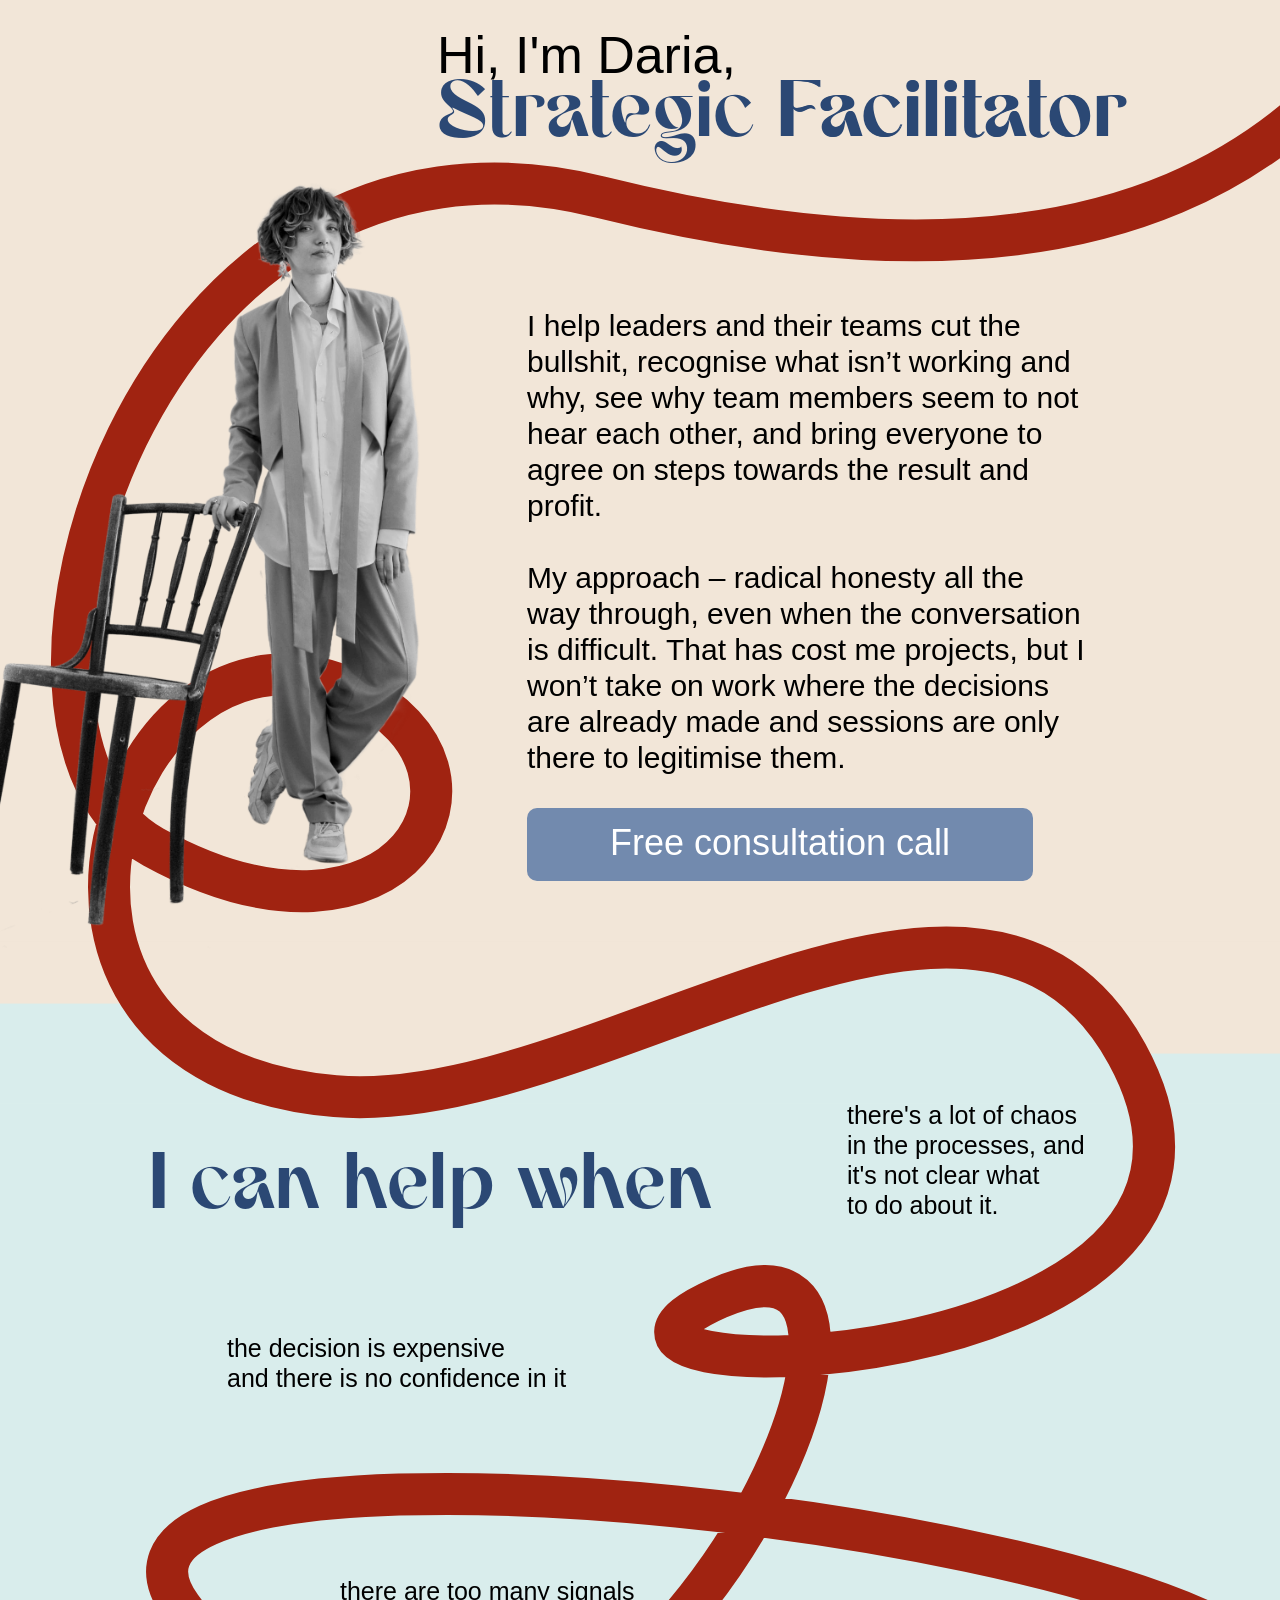
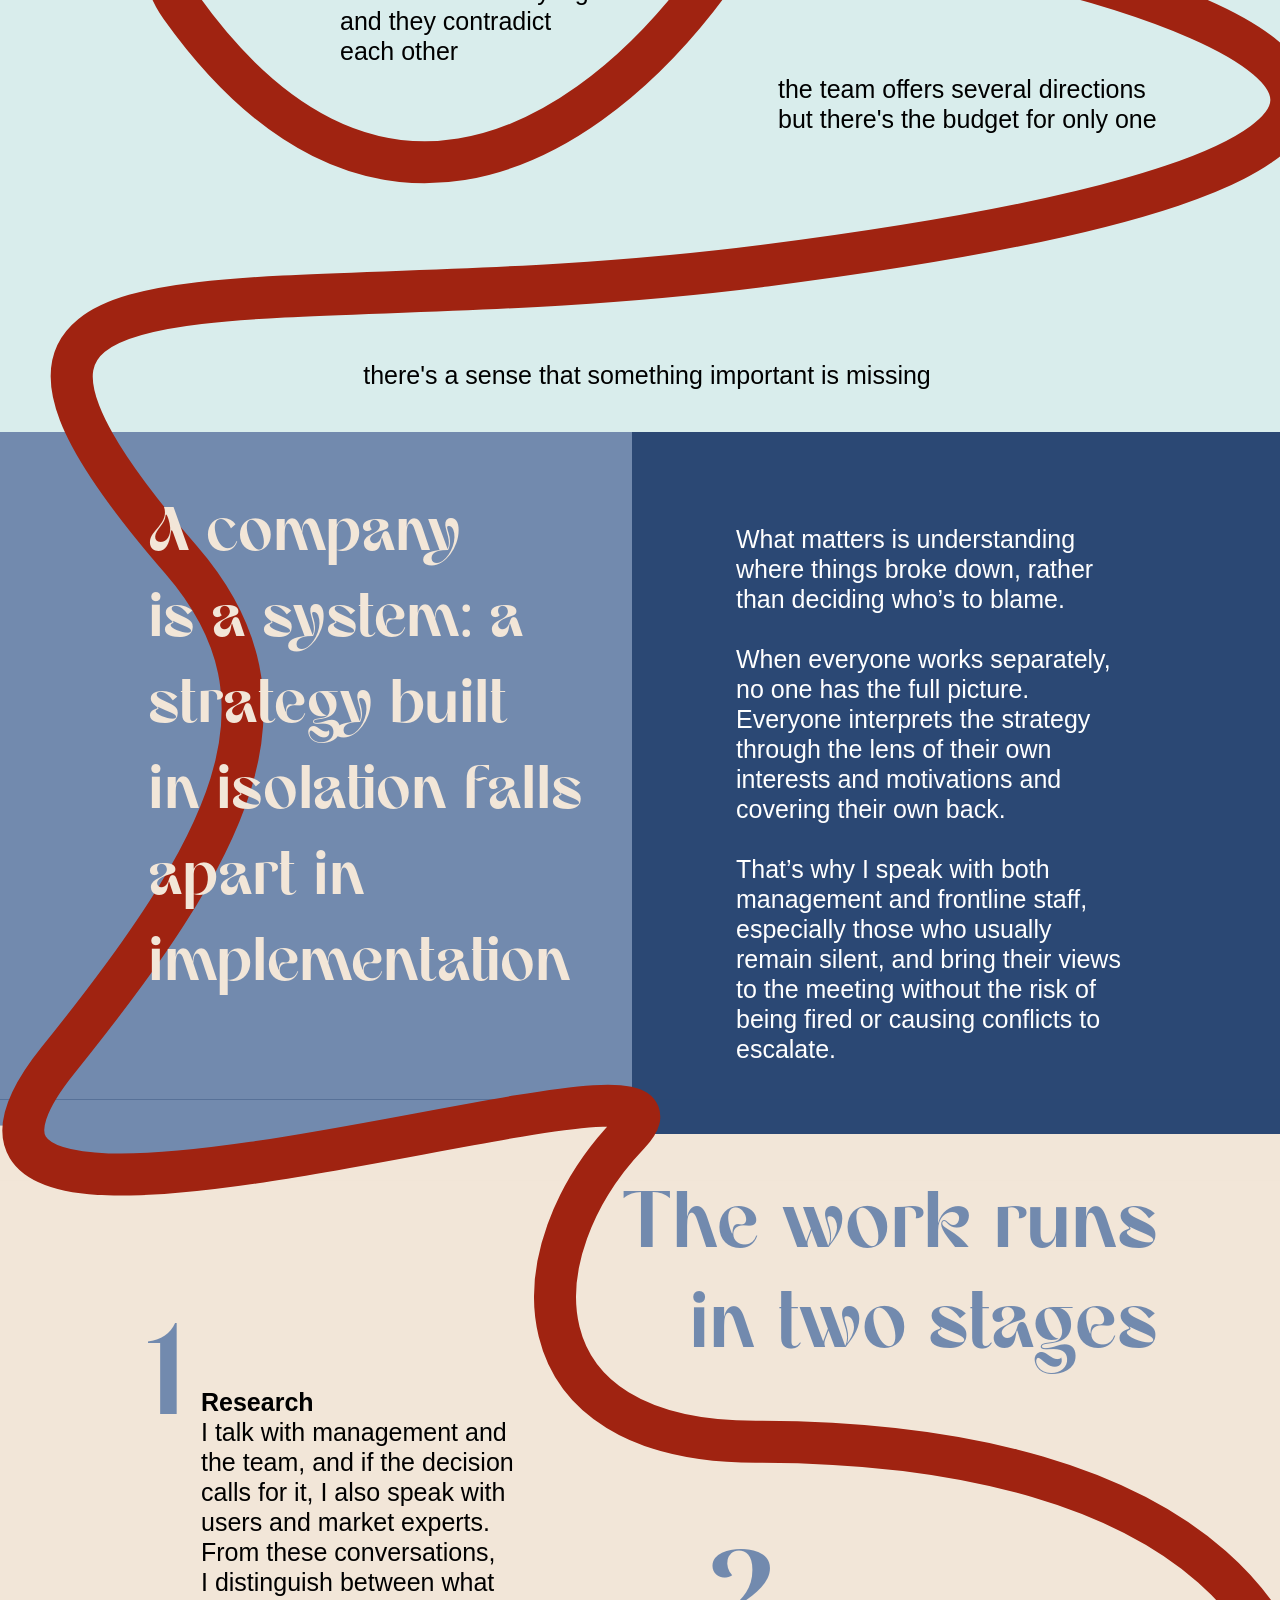
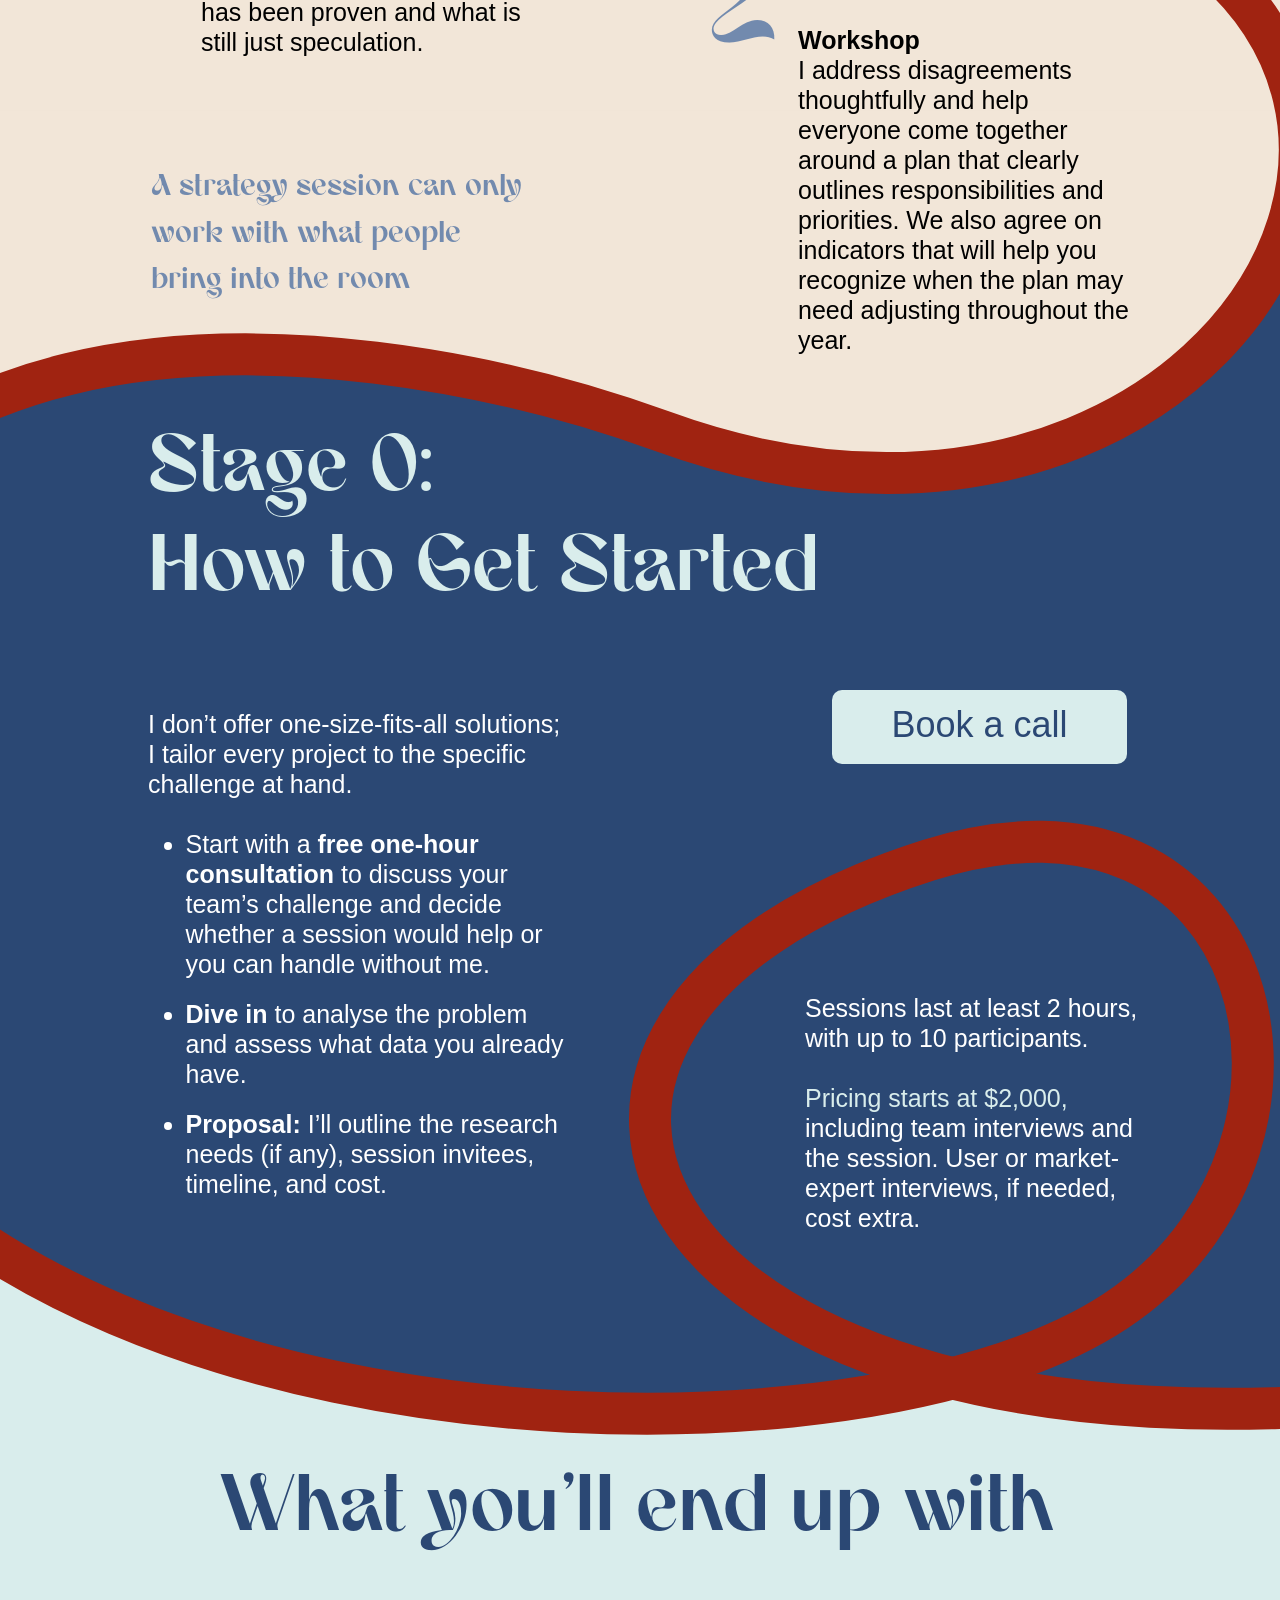
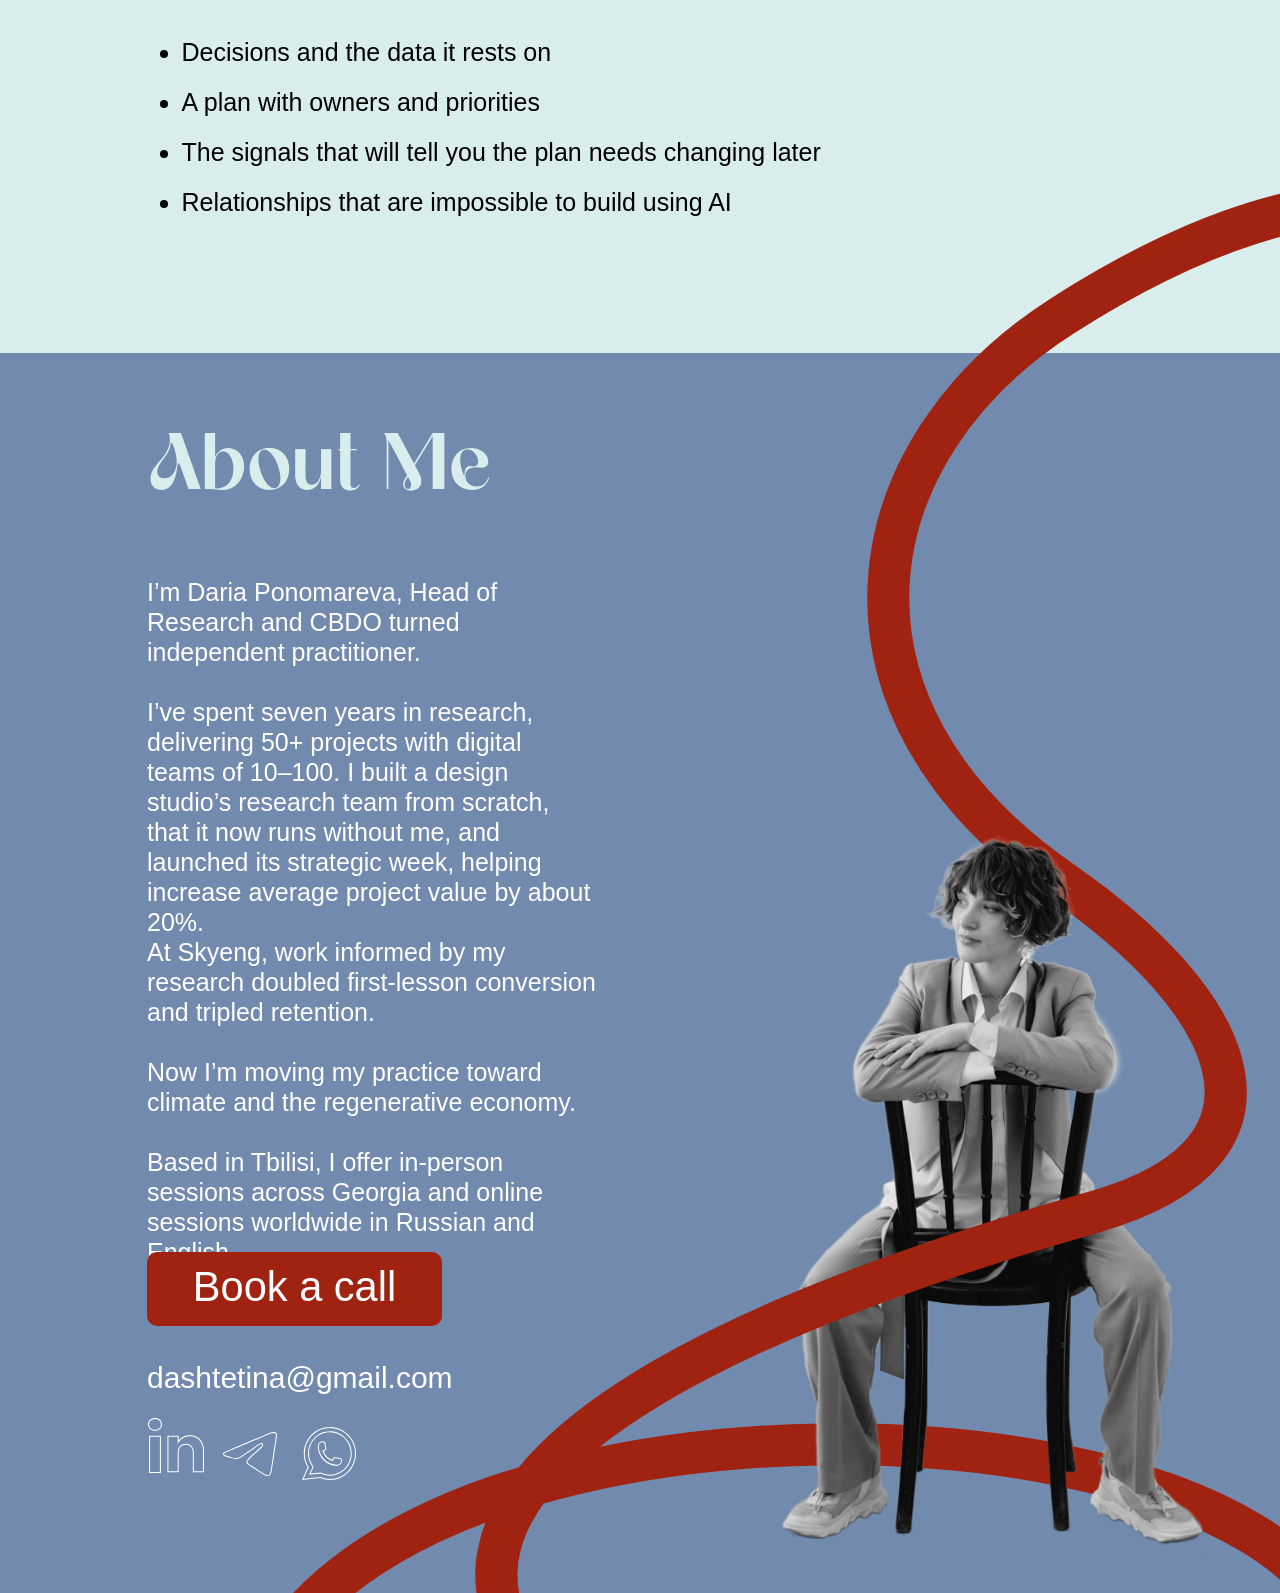
==== index.html @ 3eb50cef "Сайт: английская и русская версии Co-Authored-By: Claude Opus 5.5 <noreply@anthropic.com>" ====
<!doctype html>
<html lang="en">
<head>
  <meta charset="utf-8">
  <meta name="viewport" content="width=device-width, initial-scale=1">

  <title>Strategic Facilitator for Leaders and Teams | Daria Ponomareva</title>
  <meta name="description" content="Online strategy sessions for leaders and their teams worldwide: find what isn’t working and why, and agree on one plan with owners. In English or Russian.">
  <link rel="canonical" href="https://example.com/">
  <link rel="alternate" hreflang="en" href="https://example.com/">
  <link rel="alternate" hreflang="ru" href="https://example.com/ru/">
  <link rel="alternate" hreflang="x-default" href="https://example.com/">
  <meta name="robots" content="index, follow, max-image-preview:large">
  <meta name="author" content="Daria Ponomareva">
  <meta name="theme-color" content="#f2e6d8">

  <!-- Open Graph / social previews -->
  <meta property="og:type" content="website">
  <meta property="og:site_name" content="Daria Ponomareva — Strategic Facilitator">
  <meta property="og:title" content="Daria Ponomareva — Strategic Facilitator for Leaders and Teams">
  <meta property="og:description" content="Research and strategy sessions that bring a team to one plan with owners, priorities and signals for when to change course.">
  <meta property="og:url" content="https://example.com/">
  <meta property="og:image" content="https://example.com/assets/img/og-image.jpg">
  <meta property="og:image:width" content="1200">
  <meta property="og:image:height" content="630">
  <meta property="og:image:alt" content="Daria Ponomareva — Strategic Facilitator">
  <meta property="og:locale" content="en_US">
  <meta property="og:locale:alternate" content="ru_RU">
  <meta name="twitter:card" content="summary_large_image">
  <meta name="twitter:title" content="Daria Ponomareva — Strategic Facilitator for Leaders and Teams">
  <meta name="twitter:description" content="Research and strategy sessions that bring a team to one plan with owners and priorities.">
  <meta name="twitter:image" content="https://example.com/assets/img/og-image.jpg">

  <link rel="icon" href="favicon.svg" type="image/svg+xml">
  <link rel="apple-touch-icon" href="apple-touch-icon.png">

  <link rel="preload" href="assets/fonts/armany-semibold.otf" as="font" type="font/otf" crossorigin>
  <style>html,body{margin:0;background:#f2e6d8}</style>
  <link rel="stylesheet" href="assets/styles.css?v=16">

  <script type="application/ld+json">
  {
    "@context": "https://schema.org",
    "@graph": [
      {
        "@type": "Person",
        "@id": "https://example.com/#daria",
        "name": "Daria Ponomareva",
        "alternateName": "Дарья Пономарёва",
        "jobTitle": "Strategic Facilitator",
        "knowsAbout": ["Strategic facilitation", "Strategy sessions and workshops", "Stakeholder alignment", "Project setup", "Product strategy", "User and market research", "Organizational change", "Climate tech", "Regenerative economy"],
        "description": "Head of Research and CBDO turned independent strategic facilitator. Seven years in research, 50+ projects with digital teams of 10–100.",
        "email": "mailto:dashtetina@gmail.com",
        "url": "https://example.com/",
        "image": "https://example.com/assets/img/daria-standing.webp",
        "knowsLanguage": ["en", "ru"],
        "sameAs": ["https://www.linkedin.com/in/strategic-facilitator/", "https://t.me/dashtetina"]
      },
      {
        "@type": "ProfessionalService",
        "@id": "https://example.com/#service",
        "name": "Daria Ponomareva — Strategic Facilitation",
        "url": "https://example.com/",
        "image": "https://example.com/assets/img/og-image.jpg",
        "email": "dashtetina@gmail.com",
        "telephone": "+995598668856",
        "founder": { "@id": "https://example.com/#daria" },
        "areaServed": "Worldwide",
        "availableLanguage": ["English", "Russian"],
        "priceRange": "From $2,000",
        "potentialAction": { "@type": "ReserveAction", "name": "Book a free consultation call", "target": "https://calendly.com/daria_p/new-meeting" },
        "hasOfferCatalog": {
          "@type": "OfferCatalog",
          "name": "Strategy work",
          "itemListElement": [
            { "@type": "Offer", "price": "0", "priceCurrency": "USD",
              "itemOffered": { "@type": "Service", "name": "Free one-hour consultation" } },
            { "@type": "Offer", "priceCurrency": "USD",
              "priceSpecification": { "@type": "PriceSpecification", "minPrice": 2000, "priceCurrency": "USD" },
              "itemOffered": { "@type": "Service", "name": "Strategy session with team research",
                "description": "Team interviews plus a facilitated strategy session of at least 2 hours for up to 10 participants." } }
          ]
        }
      },
      {
        "@type": "WebSite",
        "@id": "https://example.com/#website",
        "url": "https://example.com/",
        "name": "Daria Ponomareva — Strategic Facilitator",
        "inLanguage": "en",
        "publisher": { "@id": "https://example.com/#daria" }
      }
    ]
  }
  </script>
</head>
<body>
<div class="page">
<main class="canvas">

  <!-- ===== background bands & shapes (decorative) ===== -->
  <div aria-hidden="true">
    <div class="c band br d" style="--bg:var(--navy);--x:632;--y:2032;--w:648;--h:690"></div>
    <div class="c band bl br" style="--bg:var(--navy);--x:0;--y:3669;--w:1280;--h:973;--mx:0;--my:2658;--mw:393;--mh:700"></div>
    <div class="c band bl br" style="--bg:var(--mint);--x:0;--y:901;--w:1280;--h:1131;--mx:0;--my:600;--mw:393;--mh:545"></div>
    <div class="c band bl br" style="--bg:var(--sand);--x:0;--y:2722;--w:1280;--h:947;--mx:0;--my:1792;--mw:393;--mh:875"></div>
    <div class="c band bl br" style="--bg:var(--blue);--x:0;--y:5153;--w:1280;--h:1240;--mx:0;--my:3695;--mw:393;--mh:901"></div>
    <div class="c band bl d" style="--bg:var(--blue);--x:0;--y:2032;--w:632;--h:734"></div>
    <div class="c band m" style="--bg:var(--blue);--mx:0;--my:1145;--mw:393;--mh:308"></div>
    <div class="c band m" style="--bg:var(--navy);--mx:0;--my:1453;--mw:393;--mh:344"></div>
    <div class="c band bl br" style="--bg:var(--mint);--x:0;--y:4600;--w:1280;--h:553;--mx:0;--my:3358;--mw:393;--mh:353"></div>
    <div class="c band bl br" style="--bg:var(--sand);--x:0;--y:0;--w:1280;--h:972;--mx:0;--my:0;--mw:393;--mh:600"></div>
    <div class="c shape static-edge d" style="--x:280;--y:2700.5;--w:361.63;--h:81"><img src="assets/img/d-vector3.svg" alt="" width="362" height="81"></div>
    <div class="c shape static-edge d" style="--x:-51;--y:3485.5;--w:1346;--h:207.5"><img src="assets/img/d-vector2.svg" alt="" width="1346" height="208"></div>
    <div class="c shape static-edge d" style="--x:108;--y:961;--w:677;--h:130"><img src="assets/img/d-vector6.svg" alt="" width="677" height="130"></div>
    <div class="c shape static-edge d" style="--x:-58.5;--y:4422;--w:590;--h:240"><img src="assets/img/d-vector7.svg" alt="" width="590" height="240"></div>
    <div class="c shape static-edge m" style="--mx:-4;--my:503.5;--mw:395.5;--mh:113"><img src="assets/img/m-vector4.svg" alt="" width="396" height="113"></div>
    <div class="c shape static-edge m" style="--mx:21;--my:1773.07;--mw:311.5;--mh:37.43"><img src="assets/img/m-vector3.svg" alt="" width="312" height="37"></div>
    <div class="c shape static-edge m" style="--mx:-2.67;--my:2540.06;--mw:400;--mh:142.5"><img src="assets/img/m-vector5.svg" alt="" width="400" height="143"></div>
    <div class="c shape static-edge m" style="--mx:-4;--my:3315;--mw:101;--mh:51"><img src="assets/img/m-vector6.svg" alt="" width="101" height="51"></div>

    <!-- the red thread -->
    <div class="c thread d" style="--x:-1205.59;--y:-12.27;--w:2935;--h:8406.56;--mx:-370.15;--my:-3.77;--mw:901.14;--mh:2581.08" aria-hidden="true"><svg viewBox="0 0 2935 8406.56" preserveAspectRatio="none" fill="none" focusable="false"><path d="M2605.09 19.27C2524.1 124.3 2355.36 346.15 1805.96 209.35C1344.13 94.35 1155.31 747.25 1359.08 859.33C1606.2 995.25 1726.23 781.22 1559.87 703.11C1323.84 592.29 1161.25 1076.2 1540.75 1108.42C1800.16 1130.44 2183.8 794.99 2332.56 1066.05C2517.62 1403.27 1686.38 1415.43 1923.79 1310.4C2213.67 1182.16 1756.09 2137.27 1386.44 1619.31C1174.83 1322.79 3505.05 1680.65 1970.7 1877.91C1444.65 1945.54 1086.81 1826.28 1386.44 2171.82C1511.96 2316.57 1434.1 2460.87 1263.76 2672.26C1042.32 2947.06 1950.59 2625.27 1834.59 2746.27C1722.52 2863.17 1718.09 3053.98 1961.44 3053.98C2863.15 3053.98 2509.81 3877.45 1867.88 3643.56C1536.19 3522.71 922.95 3470.57 950.31 4066.77C977.67 4662.97 2040.01 4727.49 2332.09 4515.77C2561.09 4349.77 2468.99 3965.91 2133.84 4072.51C1622.09 4235.27 1833.59 4699.27 2625.59 4609.77C2656.2 4606.31 2915.93 5106.85 2903.14 5102.07C2731.28 5029.1 2573.34 4932.66 2267.99 5128.1C2057.59 5262.77 2015.04 5519.39 2267.99 5694.27C2429.99 5806.27 2522.12 5960.63 2298.09 6024.77C920.09 6419.27 2339.92 6824.91 2504.08 6611.76C2860.46 6149.02 1216.41 6097.64 1475.88 6702.23C1735.36 7306.81 2071.18 7403.9 905.74 7382.28C-259.69 7360.65 -36.84 8181.03 308.69 8173.97C654.21 8166.91 901.33 8239.28 950.31 8397.27" stroke="#A02311" stroke-width="42"/></svg></div>
    <div class="c thread m" style="--x:-1635.11;--y:-330.0;--w:3426.82;--h:23082.6;--mx:-502.03;--my:-101.32;--mw:1052.14;--mh:7087.08" aria-hidden="true"><svg viewBox="0 0 1052.14 7087.08" preserveAspectRatio="none" fill="none" focusable="false"><path d="M840 11.4792C947 101.479 886.14 368.468 607 260.479C401.5 180.979 401.9 482.558 482.5 579.979C580.246 698.125 738.5 545.979 619.5 533.681C486.065 519.891 487.274 666.989 704 684.479C846.5 695.979 859.5 627.979 899 724.979C1012.03 1002.54 543.5 807.979 634 807.979C794.5 807.979 715 1302.48 534 1039.98C387.107 826.945 1179.36 1039.49 776.5 1155.98C569 1215.98 423.5 1125.48 552 1561.48C572.878 1632.32 572 1707.98 528 1806.48C424.233 2038.78 738.5 1776.98 835 1894.98C927.641 2008.26 383.758 2314.99 552 2330.98C1126 2385.54 1022 2851.48 743.5 2707.48C579.222 2622.54 351.98 2538.96 362.802 3057.19C373.624 3575.42 811.006 3486.83 862.5 3380.48C908.5 3285.48 808 3156.48 651.5 3223.98C491.335 3293.06 630.5 3542.48 1001 3422.98C1012.79 3419.18 1084.02 3533.98 986.5 3869.48C918.524 3806.06 936.224 3688.69 861 3956.98C809.159 4141.87 866.695 4293.12 980.5 4387.48C1007.91 4410.21 993.825 4445.42 899 4438.48C366 4399.48 832 4807.48 914 4608.98C972.909 4466.38 278.866 4533.46 381.5 5058.98C484.134 5584.5 821.744 6221.52 360.765 6202.72C-100.214 6183.92 -12.0674 6897.02 124.603 6890.88C261.273 6884.75 359.019 6947.65 378.394 7084.98" stroke="#A02311" stroke-width="20"/></svg></div>
  </div>

  <!-- ===== HERO ===== -->
  <header>
    <div class="c photo" style="--x:-116.4;--y:103.8;--w:780.1;--h:847;--mx:-183.5;--my:59.4;--mw:476.8;--mh:517.7">
      <img src="assets/img/daria-standing.webp" alt="Daria Ponomareva, strategic facilitator, standing next to a chair" width="1842" height="2000" fetchpriority="high">
    </div>
    <h1>
      <span class="c t" style="--oy:0;font-family:Helvetica,Arial,sans-serif;--fs:52;--mfs:20;--x:437;--y:24;--mx:128;--my:14;white-space:nowrap">Hi, I'm Daria,</span>
      <span class="c d-title" style="--oy:0;color:var(--navy);--z:2;--mz:5;--x:437;--y:66;--w:809;--mx:128;--my:32;--mw:255"><span class="hero-role">Strategic Facilitator</span></span>
    </h1>
    <span class="c d-title d" aria-hidden="true" style="--oy:0;color:var(--navy);--x:776;--y:66;--w:399">Facilitator</span>
    <div class="c t" style="--fs:30;--x:527;--y:308;--w:558;--mx:192;--my:208;--mw:173;--mz:2">
      <p>I help leaders and their teams cut the bullshit, <span class="d">recognise what isn’t working and why, </span>see why team members seem to not hear each other, and bring everyone to agree on steps towards the result and profit.</p>
      <p>My approach – radical honesty all the way through, even when the conversation is difficult. That has cost me projects, but I won’t take on work where the decisions are already made and sessions are only there to legitimise them.</p>
    </div>
    <a class="c btn" href="https://calendly.com/daria_p/new-meeting" target="_blank" rel="noopener" style="background:var(--blue);color:#fff;--x:527;--y:808;--w:506;--h:73;--mx:192;--my:519;--mw:173;--mh:25;--mz:2">Free consultation call</a>
  </header>

  <!-- ===== I CAN HELP WHEN ===== -->
  <section aria-labelledby="help">
    <h2 id="help" class="c d-title" style="color:var(--navy);--z:2;--x:148;--y:1138;--w:764;--mx:30;--my:597;--mw:346">I can help when</h2>
    <ul class="help-list">
      <li class="c t" style="--z:2;--x:847;--y:1100;--w:296;--mx:235;--my:659;--mw:138">there's a lot of chaos<br>in the processes, and<br>it's not clear what<br>to do about it.</li>
      <li class="c t" style="--z:2;--x:227;--y:1333;--w:357;--mx:33;--my:761;--mw:137">the decision is <br class="m">expensive <br class="d">and there <br class="m">is no confidence in it</li>
      <li class="c t" style="--z:2;--x:340;--y:1576;--w:320;--mx:71;--my:885;--mw:130">there are too many <br class="m">signals <br class="d">and they <br class="m">contradict <br>each other</li>
      <li class="c t" style="--z:2;--x:778;--y:1674;--w:391;--mx:229;--my:938;--mw:140">the team offers <br class="m">several directions <br>but there's the budget for only one</li>
      <li class="c t center-d right-m" style="--z:2;--x:346;--y:1960;--w:602;--mx:121;--my:1097;--mw:242;--mz:5">there's a sense that something <br class="m">important is missing</li>
    </ul>
  </section>

  <!-- ===== SYSTEM ===== -->
  <section aria-labelledby="system">
    <h2 id="system" class="c d-title" style="color:var(--sand);--dfs:62;--lh:86;--mdfs:35;--mlh:42;--x:148;--y:2092;--w:484;--mx:44;--my:1179;--mw:319">A company <br>is a system: a strategy built in&nbsp;isolation falls apart in implementation</h2>
    <div class="c t" style="color:#fff;--z:2;--x:736;--y:2124;--w:394;--mx:99;--my:1475;--mw:262">
      <p>What matters is understanding where things broke down, rather than deciding who’s to blame.</p>
      <p>When everyone works separately, no one has the full picture. Everyone interprets the strategy through the lens of their own interests and motivations and covering their own back.</p>
      <p>That’s why I speak with both management and frontline staff, especially those who usually remain silent, and bring their views to the meeting without the risk of being fired or causing conflicts to escalate.</p>
    </div>
  </section>

  <!-- ===== TWO STAGES ===== -->
  <section aria-labelledby="stages">
    <h2 id="stages" class="c d-title right-d" style="color:var(--blue);--z:2;--x:607;--y:2777;--w:551;--mx:31;--my:1822;--mw:257">The work runs<br> in two stages</h2>
    <ol class="stages">
      <li>
        <span class="c d-title center num" aria-hidden="true" style="color:var(--blue);--z:2;--x:142;--y:2924;--w:47;--mx:256;--my:1984;--mw:53">1</span>
        <div class="c t" style="--z:2;--x:201;--y:2987;--w:327;--mx:188;--my:2070;--mw:178">
          <h3>Research</h3>
          <p>I talk with management and the team, and if the decision calls for it, I also speak with users and market experts. From these conversations, <br>I distinguish between what has been proven and what <br class="m">is still just speculation.</p>
        </div>
      </li>
      <li>
        <span class="c d-title center num" aria-hidden="true" style="color:var(--blue);--z:2;--x:708;--y:3150;--w:47;--mx:99;--my:2232;--mw:53">2</span>
        <div class="c t" style="--z:2;--x:798;--y:3225;--w:335;--mx:34;--my:2321;--mw:178">
          <h3>Workshop</h3>
          <p>I address disagreements thoughtfully and help everyone come together around a plan that clearly outlines responsibilities and priorities. We also agree on indicators that will help you recognize when the plan may need adjusting throughout the year.</p>
        </div>
      </li>
    </ol>
    <p class="c t quote" style="color:var(--blue);--z:2;--fs:30;--x:151;--y:3365;--w:386;--mx:246;--my:2468;--mw:120">A <span class="d">strategy </span>session can <br class="m">only work with what people bring into the room</p>
  </section>

  <!-- ===== STAGE 0 ===== -->
  <section aria-labelledby="start">
    <h2 id="start" class="c d-title" style="color:var(--mint);--x:148;--y:3620;--w:699;--mx:31;--my:2606;--mw:345">Stage 0: <br>How to <br class="m">Get Started</h2>
    <a class="c btn" href="https://calendly.com/daria_p/new-meeting" target="_blank" rel="noopener" style="background:var(--mint);color:var(--navy);--z:2;--mz:5;--x:832;--y:3890;--w:295;--h:74;--mx:147;--my:2781;--mw:117;--mh:31">Book a call</a>
    <div class="c t" style="color:#fff;--x:148;--y:3909;--w:425;--mx:35;--my:2849;--mw:329">
      <p>I don’t offer one-size-fits-all solutions; <br class="d">I tailor every project to the specific challenge at hand.</p>
      <ul class="list">
        <li>Start with a <strong>free one-hour consultation</strong> to discuss your team’s challenge and decide whether a session would help or you can handle without me.</li>
        <li><strong>Dive in</strong> to analyse the problem and assess what data you already have.</li>
        <li><strong>Proposal:</strong> I’ll outline the research needs (if any), session invitees, timeline, and cost.</li>
      </ul>
    </div>
    <div class="c t" style="color:#fff;--x:805;--y:4193;--w:361;--mx:141;--my:3161;--mw:206">
      <p>Sessions last at least 2 hours, with up to 10 participants.</p>
      <p style="color:var(--mint)"><span class="med">Pricing starts at $2,000</span>, <span style="color:#fff">including team interviews and the session. User or market-expert interviews, if needed, cost extra.</span></p>
    </div>
  </section>

  <!-- ===== OUTCOMES ===== -->
  <section aria-labelledby="outcomes">
    <h2 id="outcomes" class="c d-title center" style="color:var(--navy);--lh:116;--mz:2;--x:147;--y:4652;--w:980;--mx:35;--my:3399;--mw:330">What you'll <br class="m">end up with</h2>
    <ul class="c t list tight" style="--mz:2;--x:144;--y:4837;--w:712;--mx:35;--my:3540;--mw:330">
      <li>Decisions and the data it rests on</li>
      <li>A plan with owners and priorities</li>
      <li>The signals that will tell you the plan needs changing later</li>
      <li>Relationships that are impossible to build using AI</li>
    </ul>
  </section>

  <!-- ===== ABOUT ===== -->
  <section aria-labelledby="about">
    <h2 id="about" class="c d-title" style="color:var(--mint);--lh:116;--mz:2;--x:148;--y:5211;--w:885;--mx:33;--my:3735;--mw:241">About Me</h2>
    <div class="c t" style="color:#fff;--mz:2;--x:147;--y:5377;--w:449;--mx:35;--my:3812;--mw:209">
      <p>I’m Daria Ponomareva, Head of Research and CBDO turned independent practitioner.</p>
      <p>I’ve spent seven years in research, delivering 50+ projects with digital teams of 10–100. I built a design studio’s research team from scratch, that it now runs without me, and launched its strategic week, helping increase average project value by about 20%. <br>At Skyeng, work informed by my research doubled first-lesson conversion and tripled retention.</p>
      <p>Now I’m moving my practice toward climate and the regenerative economy.</p>
      <p>Based in Tbilisi, I offer in-person sessions across Georgia and online sessions worldwide in Russian and English.</p>
    </div>
    <div class="c photo" aria-hidden="true" style="--z:2;--x:630;--y:5379;--w:708;--h:1061;--mx:98;--my:3895;--mw:453;--mh:679">
      <img src="assets/img/daria-chair.png" alt="" width="867" height="1300" loading="lazy">
    </div>
    <div class="c photo" style="--x:629;--y:5378;--w:709;--h:1064;--mx:97;--my:3894;--mw:455;--mh:682">
      <img src="assets/img/daria-chair-top.png" alt="Daria sitting on a chair" width="867" height="1300" loading="lazy">
    </div>
  </section>

  <!-- ===== CONTACTS ===== -->
  <footer>
    <a class="c btn" href="https://calendly.com/daria_p/new-meeting" target="_blank" rel="noopener" style="background:var(--red);color:#fff;--bfs:52;--x:147;--y:6052;--w:295;--h:74;--mx:34;--my:4235.0;--mw:117;--mh:31">Book a call</a>
    <a class="c t" href="mailto:dashtetina@gmail.com?subject=Facilitation" style="color:#fff;text-decoration:none;white-space:nowrap;--fs:30;--mfs:16;--mz:2;--x:147;--y:6160;--mx:33;--my:4285">dashtetina@gmail.com</a>
    <nav aria-label="Social links">
      <a class="c icon" href="https://www.linkedin.com/in/strategic-facilitator/" rel="me noopener" target="_blank" style="--x:148;--y:6218;--w:55.77;--h:55.03;--mx:34;--my:4315.22;--mw:22.98;--mh:22.67"><span class="sr-only">LinkedIn</span><img class="d" src="assets/img/d-linkedin.svg" alt="" width="56" height="55"><img class="m" src="assets/img/m-linkedin.svg" alt="" width="23" height="23"></a>
      <a class="c icon" href="https://t.me/dashtetina" rel="me noopener" target="_blank" style="--x:223;--y:6232;--w:54;--h:44;--mx:65;--my:4321.0;--mw:22;--mh:18"><span class="sr-only">Telegram</span><img class="d" src="assets/img/d-telegram.svg" alt="" width="54" height="44"><img class="m" src="assets/img/m-telegram.svg" alt="" width="22" height="18"></a>
      <a class="c icon" href="https://wa.me/995598668856" rel="me noopener" target="_blank" style="--x:301.6;--y:6226.87;--w:54.51;--h:52.74;--mx:97.27;--my:4318.88;--mw:22.45;--mh:21.72"><span class="sr-only">WhatsApp</span><img class="d" src="assets/img/d-whatsapp.svg" alt="" width="55" height="53"><img class="m" src="assets/img/m-whatsapp.svg" alt="" width="22" height="22"></a>
    </nav>
  </footer>

</main>
</div>
<script src="assets/thread.js?v=15" defer></script>
</body>
</html>
---- assets/styles.css ----
/*
  Layout follows the Figma file "Daria's stuff" one-to-one.
  Desktop frame: 1280 × 7256 (always fills the full viewport width).
  Mobile frame:  393 × 4574 (used below 768px, scales with the viewport).
  Every positioned element (.c) takes its Figma coordinates from inline
  custom properties: --x --y --w --h for desktop, --mx --my --mw --mh for mobile.
  One design pixel = var(--u).
*/

@font-face {
  font-family: "Armany";
  src: url("fonts/armany-semibold.otf") format("opentype");
  font-weight: 600;
  font-style: normal;
  font-display: swap;
}

:root {
  --sand: #f2e6d8;
  --mint: #d9edec;
  --navy: #2b4874;
  --blue: #728aae;
  --red: #a02311;
  --coral: #e0674a;
  --green: #205b47;
  --purple: #492e75;
  --sans: "Helvetica Neue", Helvetica, Arial, sans-serif;
  --display: "Armany", Georgia, serif;
  color-scheme: light;
}

*,
*::before,
*::after { box-sizing: border-box; }

html {
  -webkit-text-size-adjust: 100%;
  text-size-adjust: 100%;
  overflow-x: clip;
  background: var(--sand);
}

body {
  margin: 0;
  overflow-x: clip;
  background: var(--sand);
  color: #000;
  font-family: var(--sans);
  font-weight: 300;
  -webkit-font-smoothing: antialiased;
}

h1, h2, h3, p, ul, ol { margin: 0; padding: 0; font: inherit; }
a { color: inherit; }
img { display: block; }

.page { container-type: inline-size; width: 100%; }

.canvas {
  /* desktop: the 1280 frame scales with the window but never above --u-max
     (1px = Figma 1:1); content stays centred, backgrounds and ribbon bleed to the edges */
  --u-max: 1px;
  --u: min(calc(100cqw / 1280), var(--u-max));
  --ox: calc((100cqw - 1280 * var(--u)) / 2);
  --fs-body: 25;
  --fs-display: 80;
  --lh-display: 100;
  position: relative;
  display: flow-root;
  width: 100%;
  height: calc((6393 + var(--oy, 0)) * var(--u));
  overflow: hidden; /* the thread and photos never widen the page or trigger mobile zoom-out */
}

/* ---------- positioned element ---------- */
.c {
  position: absolute;
  left: calc(var(--ox, 0px) + var(--x, 0) * var(--u));
  top: calc((var(--oy, 0) + var(--y, 0)) * var(--u));
  width: calc(var(--w) * var(--u));
  height: calc(var(--h) * var(--u));
  z-index: var(--z, 5);
}
.m { display: none !important; }

/* stacking: bands 0, shapes 1, text under the thread 2, thread 4, everything else 5 */
.c.band { z-index: 0; }
.c.shape { z-index: 1; }
.c.thread { z-index: 4; pointer-events: none; }

.band { background: var(--bg); }

.shape img, .thread img, .photo img, .icon img { width: 100%; height: 100%; }
.photo img { object-fit: cover; }

/* ---------- typography ---------- */
.t {
  font-size: calc(var(--fs, var(--fs-body)) * var(--u));
  line-height: 1.2;
}
.t p + p, .t p + ul { margin-top: 1.2em; }
.t strong, .t h3 { font-weight: 700; }
.t .med { font-weight: 500; }

.d-title {
  font-family: var(--display);
  font-weight: 600;
  font-size: calc(var(--dfs, var(--fs-display)) * var(--u));
  line-height: calc(var(--lh, var(--lh-display)) * var(--u));
}
.d-title.lh-n { line-height: 1.55; }

.list { list-style: disc; }
.list li { margin-left: 1.5em; }
.list li + li { margin-top: calc(20 * var(--u)); }

.right { text-align: right; }
.center { text-align: center; }

/* ---------- buttons ---------- */
.btn {
  display: flex;
  align-items: center;
  justify-content: center;
  border-radius: calc(10 * var(--u));
  font-family: var(--sans);
  font-weight: 500;
  font-size: calc(var(--bfs, 45) * 0.8 * var(--u));
  line-height: 1;
  padding-bottom: calc(4 * var(--u));
  text-decoration: none;
  white-space: nowrap;
  transition: filter .2s ease, transform .2s ease;
}
.btn:hover { filter: brightness(1.08); transform: translateY(-1px); }
.btn:focus-visible, .icon:focus-visible { outline: 3px solid var(--red); outline-offset: 3px; }

.icon { display: block; transition: opacity .2s ease; }
.icon:hover { opacity: .75; }

.sr-only {
  position: absolute; width: 1px; height: 1px; padding: 0; margin: -1px;
  overflow: hidden; clip: rect(0 0 0 0); white-space: nowrap; border: 0;
}

br.m { display: none; }

.help-list, .stages { list-style: none; }
.right-d { text-align: right; }
.center-d { text-align: center; }
.photo.crop { overflow: hidden; }
.photo.crop img { position: absolute; left: -10.86%; top: -13.1%; width: 110.86%; height: 110.81%; max-width: none; }
.num { font-size: calc(128 * var(--u)); line-height: calc(116 * var(--u)); }
.quote { font-family: var(--display); font-weight: 600; line-height: 1.55; }

/* full-width bands stretch past the centred frame to the window edges */
@media (min-width: 768px) {
  .c.band.bl { left: 0; width: calc(var(--ox) + (var(--x) + var(--w)) * var(--u)); }
  .c.band.br { right: 0; width: auto; }
  .c.band.bl.br { left: 0; right: 0; width: auto; }
}

/* ================= MOBILE (393 frame) ================= */
@media (max-width: 767px) {
  .canvas {
    --u: calc(100cqw / 393);
    --ox: 0px;
    --fs-body: 14;
    --fs-display: 48;
    --lh-display: 48;
    width: 100%;
    height: calc((var(--mch, 4574) + var(--moy, 0)) * var(--u));
  }
  .c {
    left: calc(var(--mx, 0) * var(--u));
    top: calc((var(--moy, 0) + var(--my, 0)) * var(--u));
    width: calc(var(--mw) * var(--u));
    height: calc(var(--mh) * var(--u));
    z-index: var(--mz, var(--z, 5));
  }
  .t { font-size: calc(var(--mfs, var(--fs-body)) * var(--u)); }
  .d { display: none !important; }
  .m { display: block !important; }
  .btn.m { display: flex !important; }
  br.d { display: none; }
  br.m { display: inline; }
  .list li { margin-left: 1.5em; }
  .list.tight li + li { margin-top: calc(10 * var(--u)); }
  .btn { font-size: calc(var(--mbfs, 15) * 0.8 * var(--u)); border-radius: calc(5 * var(--u)); padding-bottom: 0; }

  .right-d, .center-d { text-align: left; }
  .photo.crop img { position: static; width: 100%; height: 100%; }
  .right-m { text-align: right; }
  .center-m { text-align: center; }
  .num { font-size: calc(55 * var(--u)); }
  .quote { line-height: 1.2; }
  /* mobile mock-up palette */
  .hero-role { color: var(--purple); }
  .d-title { font-size: calc(var(--mdfs, var(--fs-display)) * var(--u)); line-height: calc(var(--mlh, 48) * var(--u)); }
  .d-title.num { font-size: calc(55 * var(--u)); line-height: calc(116 * var(--u)); }
}

@media (prefers-reduced-motion: reduce) {
  .btn, .icon { transition: none; }
}

/* ---------- thread: inline SVG, animated by assets/thread.js ---------- */
.thread svg { display: block; width: 100%; height: 100%; overflow: visible; }
.thread path { stroke-linecap: butt; }
/* with JS the two static threads are replaced by one morphing thread */
.js-thread .c.thread { display: none !important; }
.thread-morph { position: absolute; inset: 0; z-index: 4; pointer-events: none; }
.thread-morph svg { display: block; width: 100%; height: 100%; overflow: visible; }
/* section edges drawn by assets/thread.js along the ribbon; Figma shapes are the no-JS fallback */
.js-thread .static-edge { display: none !important; }
.edge-morph { position: absolute; inset: 0; z-index: 1; pointer-events: none; }
.edge-morph svg { display: block; width: 100%; height: 100%; }

/* ---------- Russian page: Armany has no Cyrillic, headings use EB Garamond ExtraBold Italic ---------- */
html[lang="ru"] .d-title,
html[lang="ru"] .quote { font-family: "EB Garamond", Georgia, serif; font-style: italic; font-weight: 800; }
html[lang="ru"] .d-title.num { font-family: var(--display); font-style: normal; font-weight: 600; }


/* RU: hero is taller (title sits above the ribbon), so the scale is also
   capped by window height — the first-screen button always fits */
html[lang="ru"] .canvas { --u-max: min(1px, calc(100vh / 960)); }
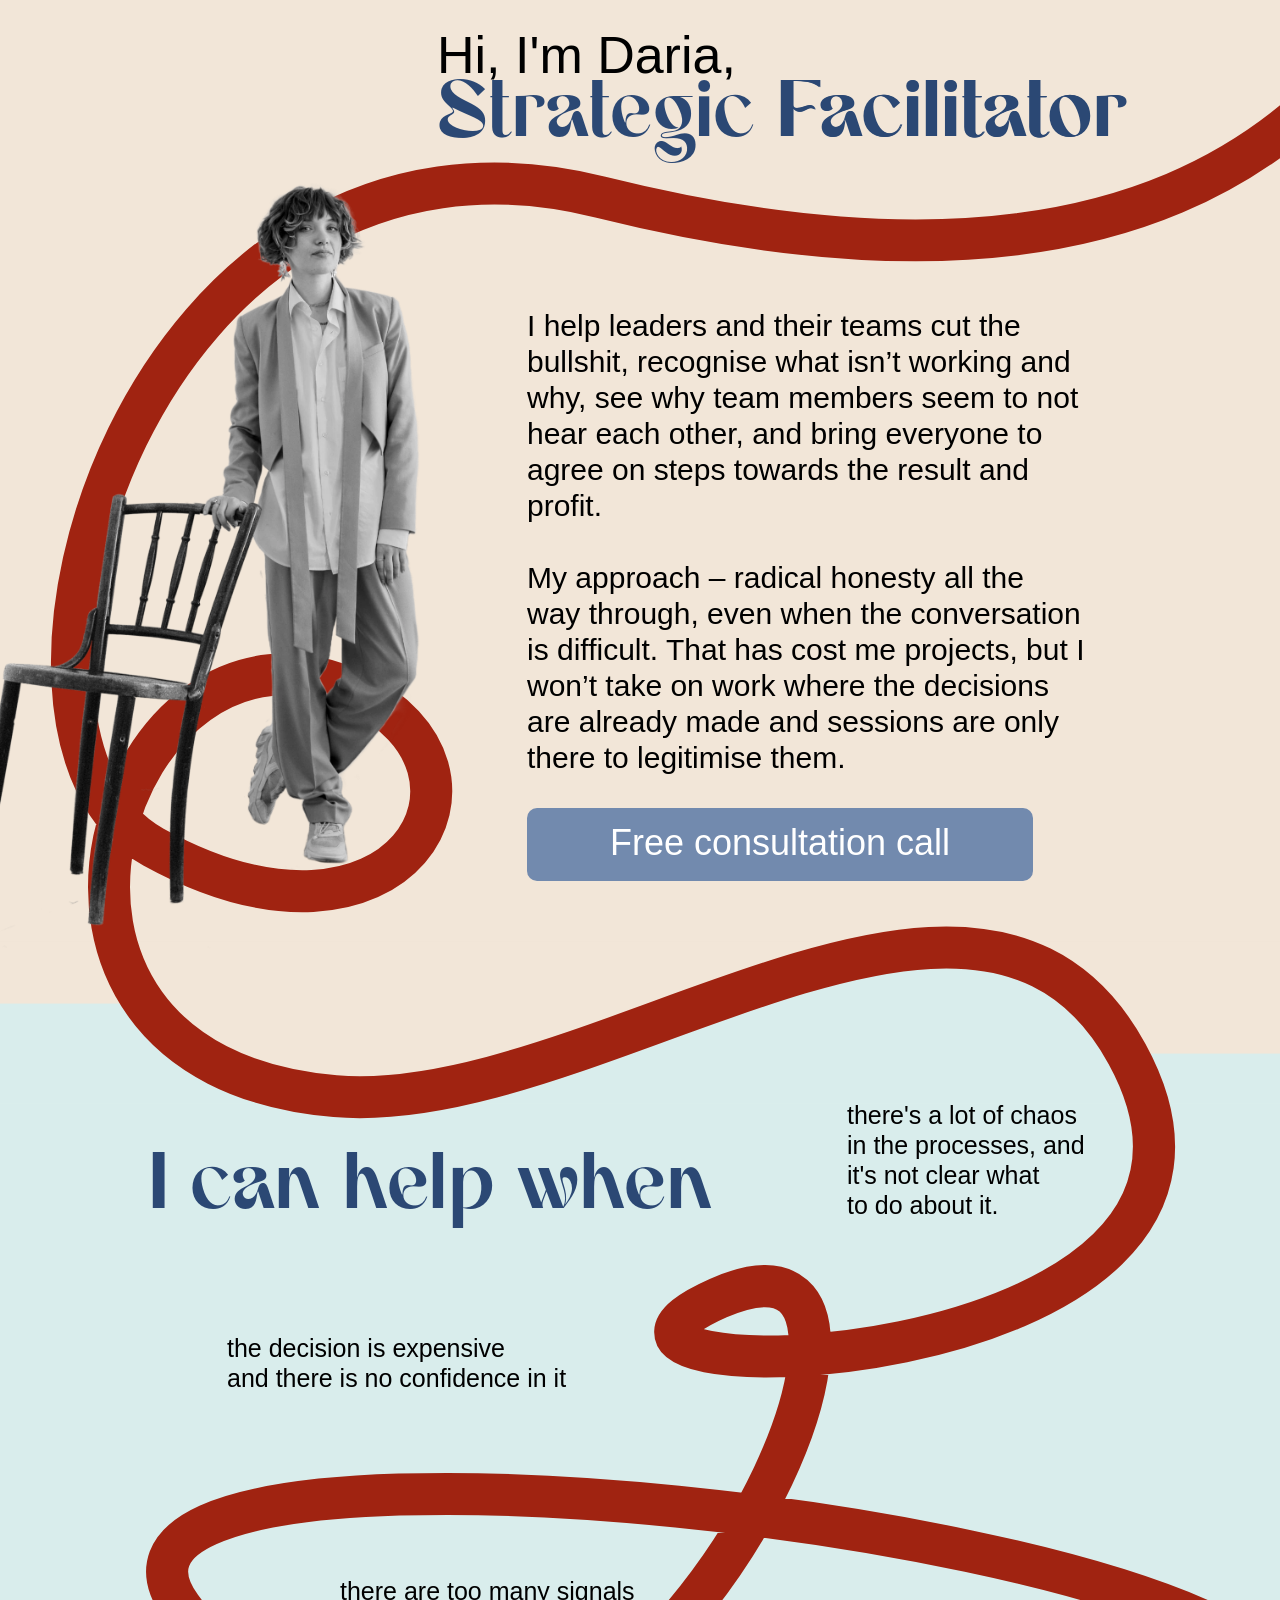
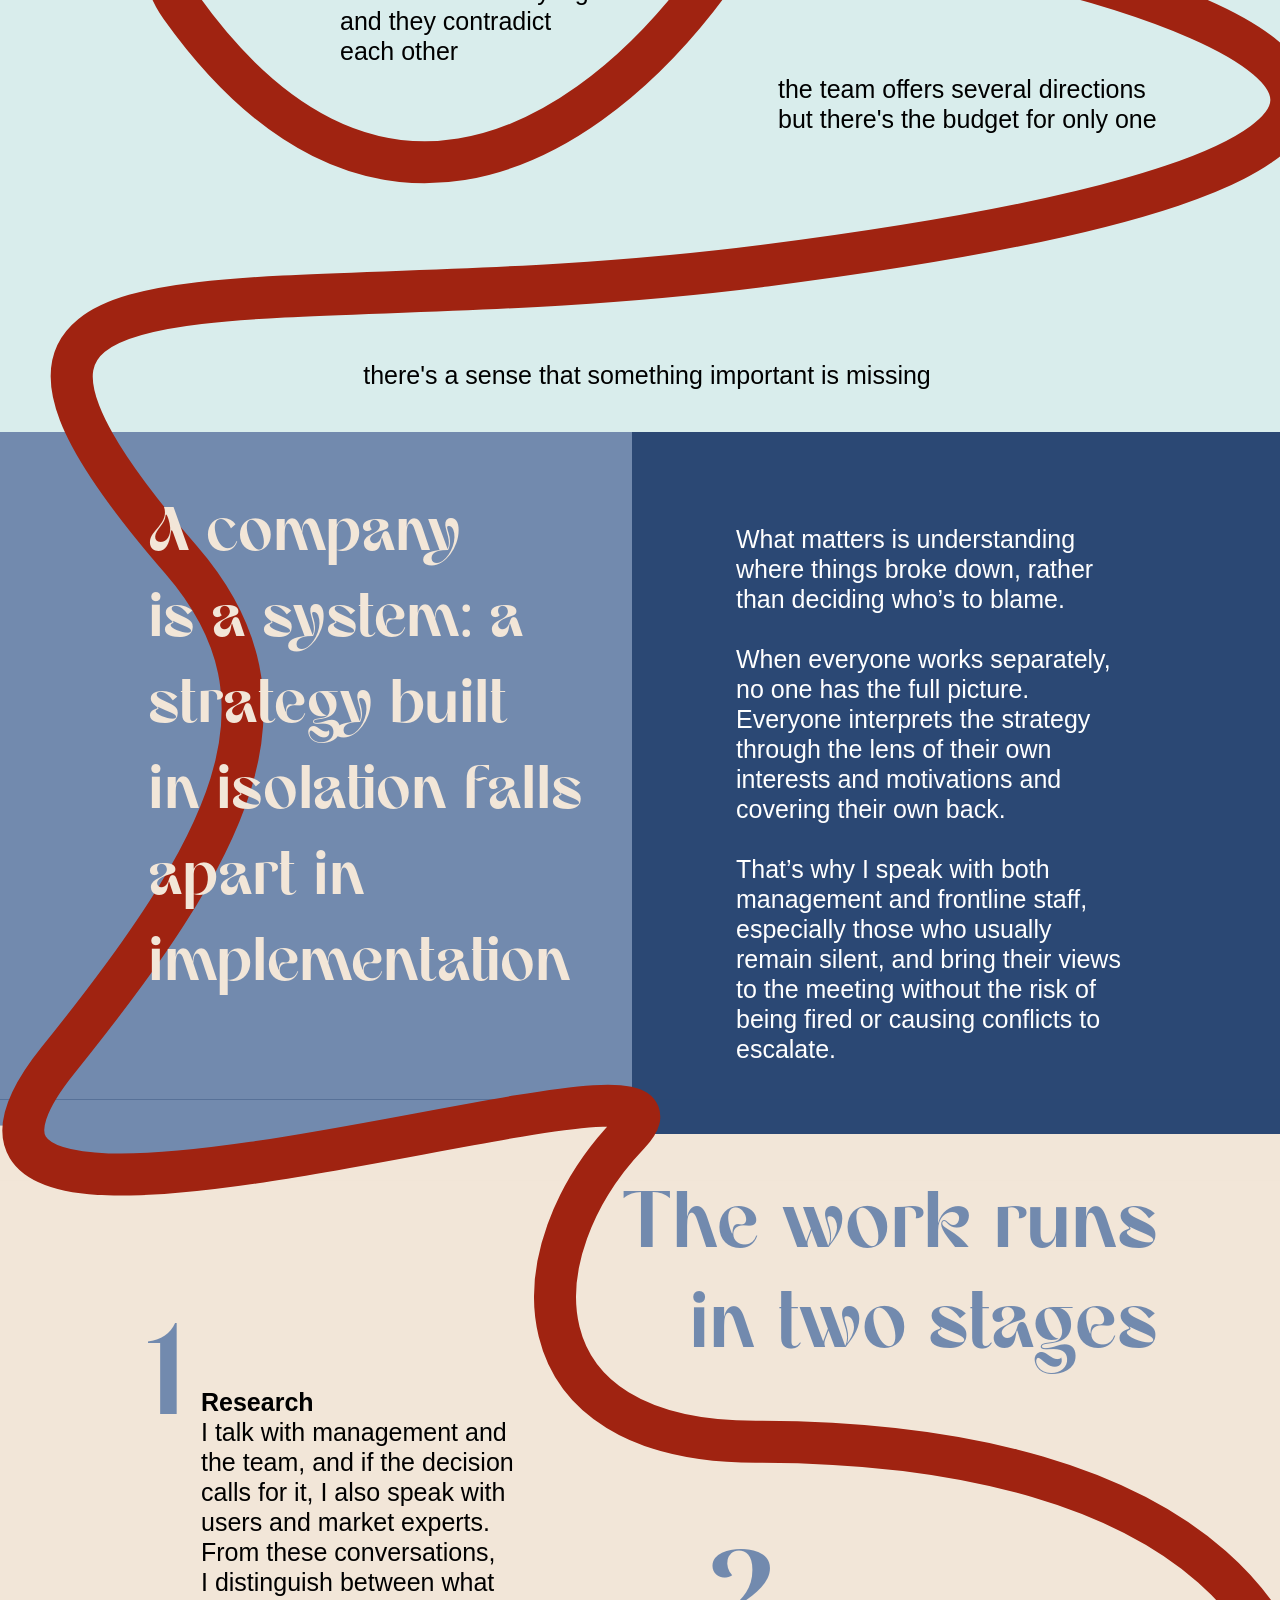
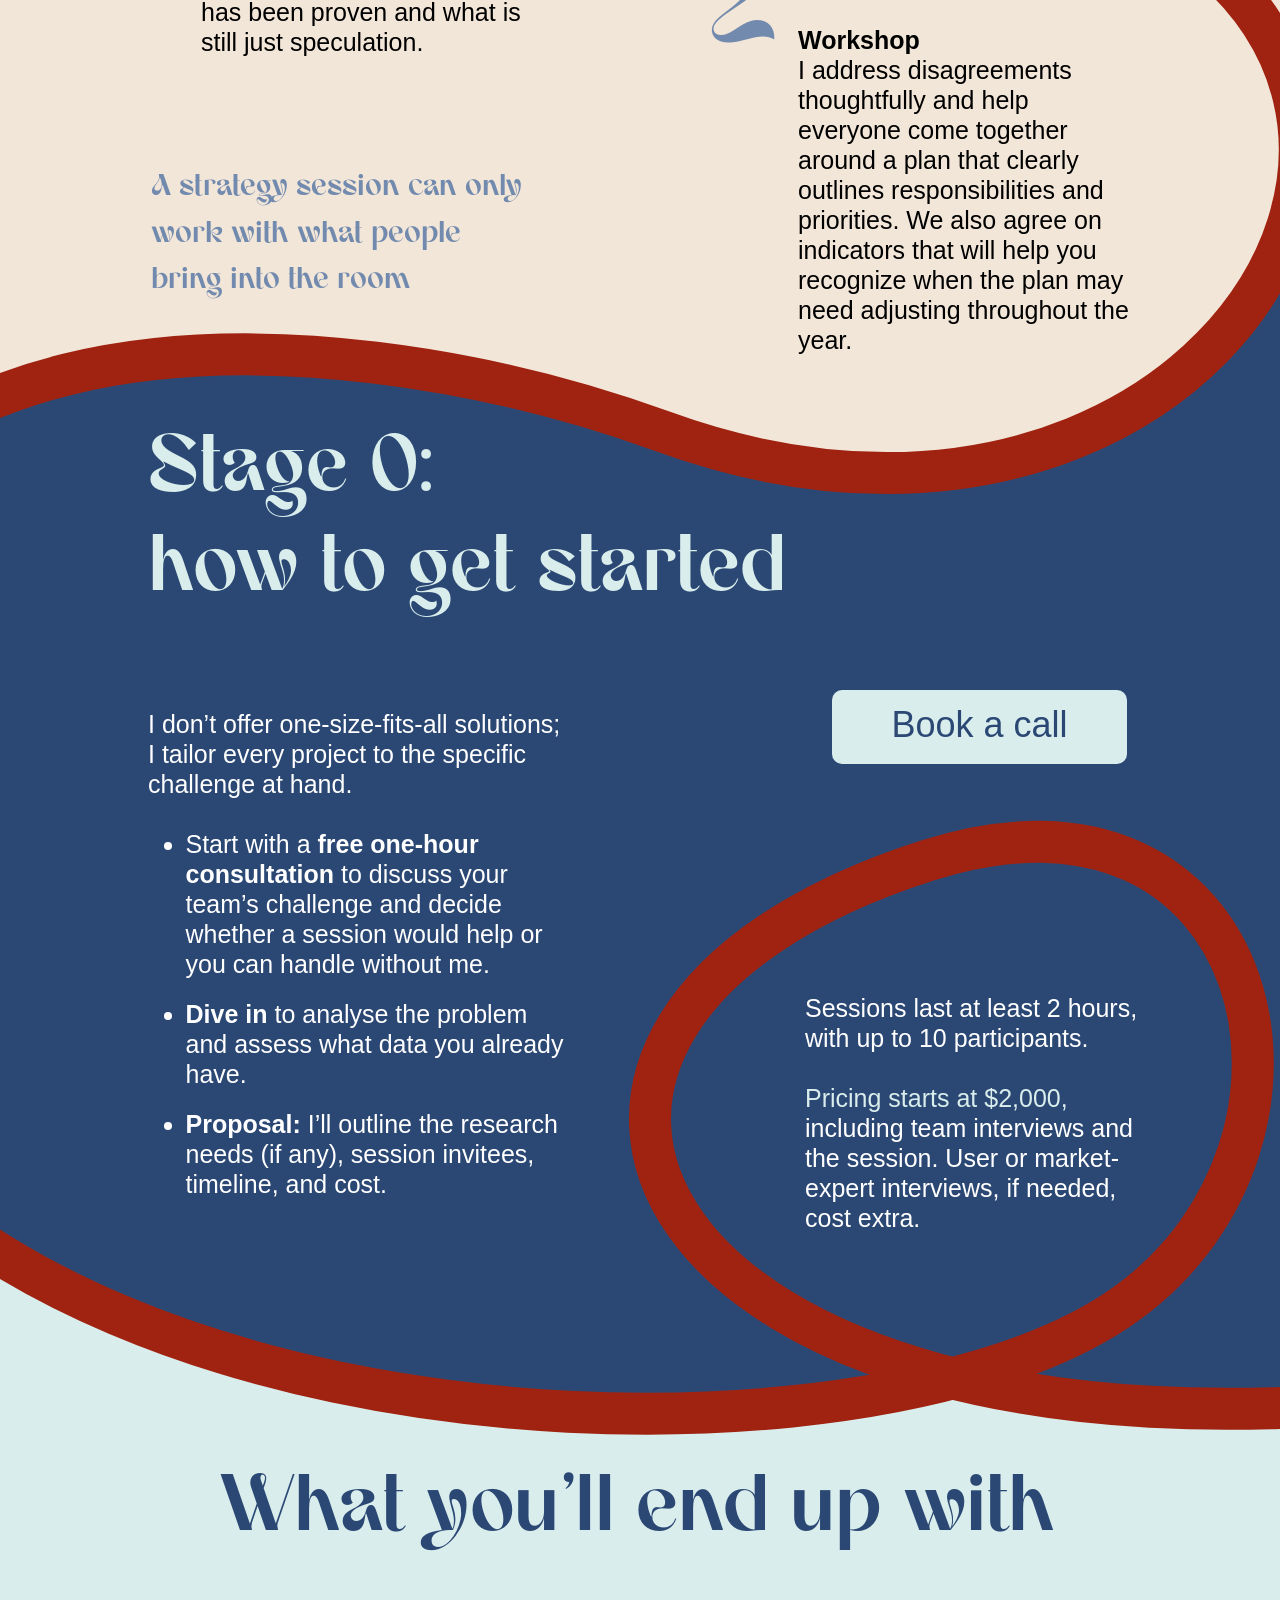
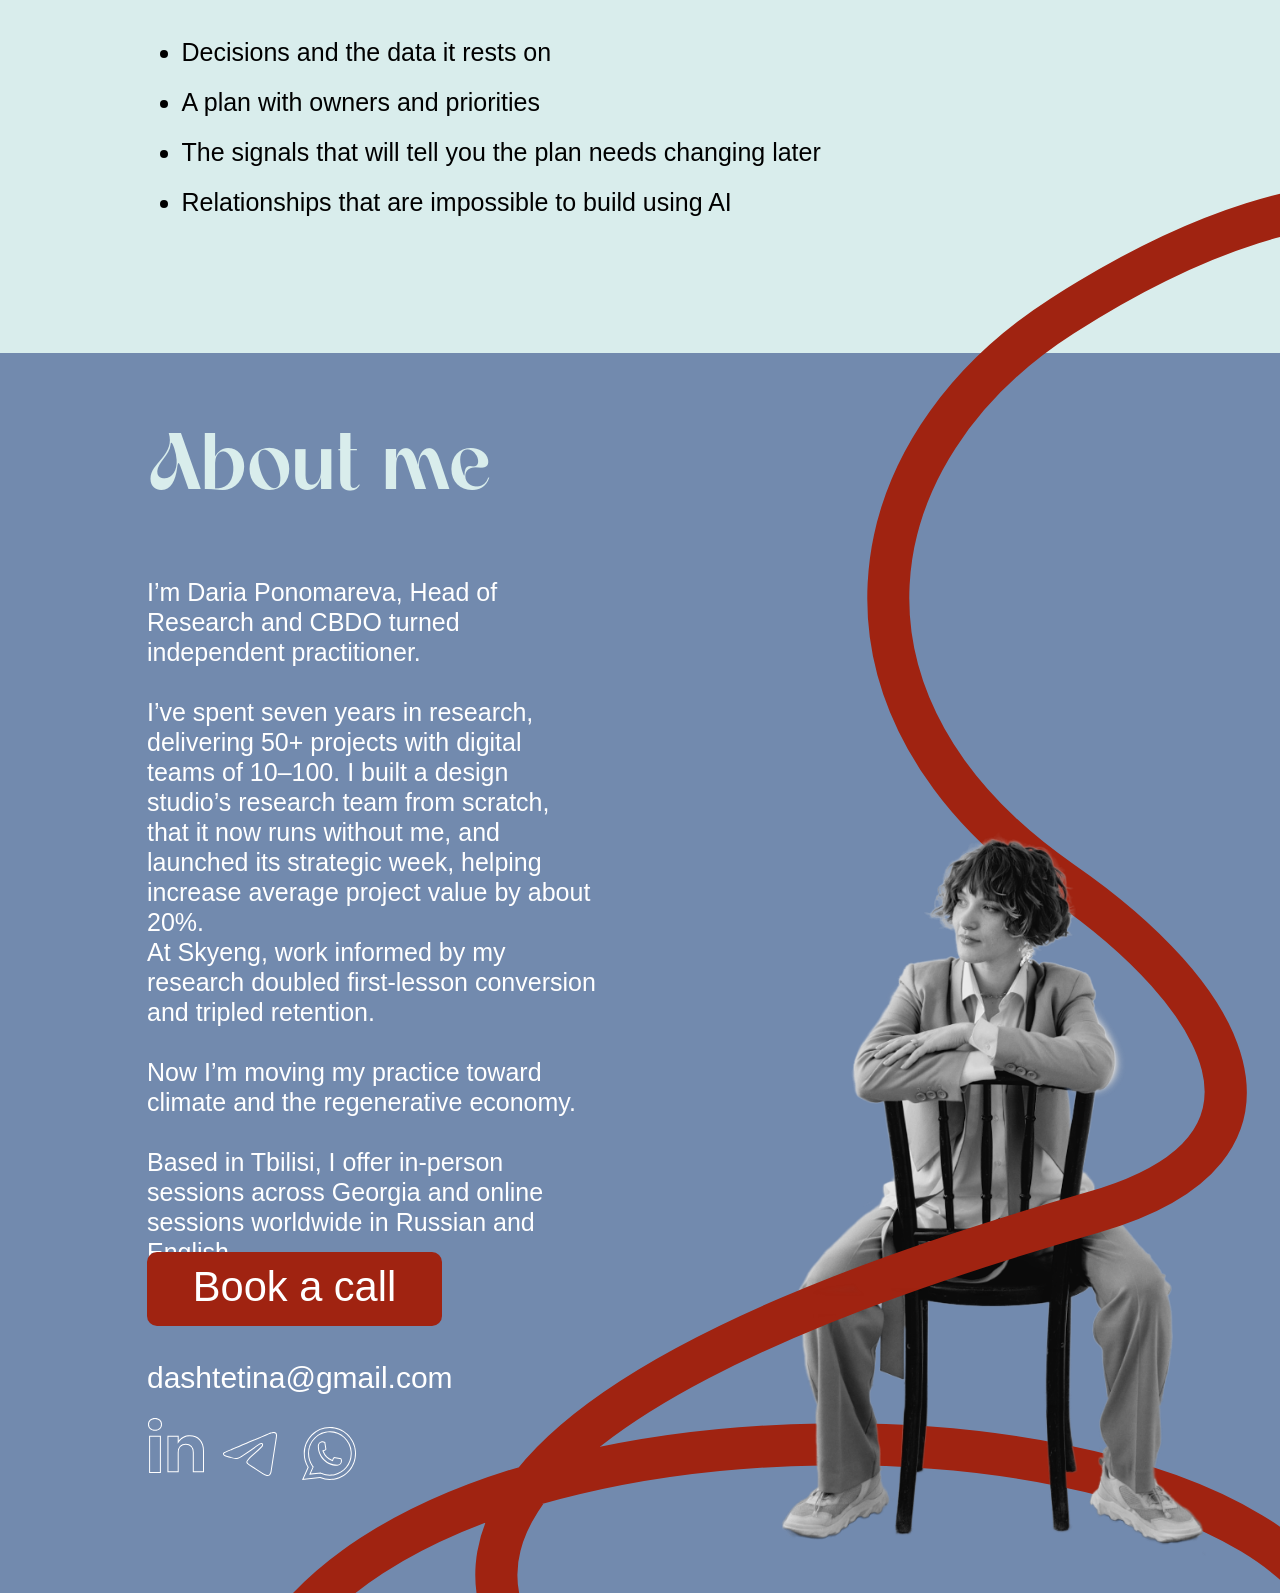
==== commit ee5491d0: "Заголовки: заглавная только первая буква Co-Authored-By: Claude Opus 5.5 <noreply@anthropic.com>" ====
--- a/index.html
+++ b/index.html
@@ -6,10 +6,10 @@
 
   <title>Strategic Facilitator for Leaders and Teams | Daria Ponomareva</title>
   <meta name="description" content="Online strategy sessions for leaders and their teams worldwide: find what isn’t working and why, and agree on one plan with owners. In English or Russian.">
-  <link rel="canonical" href="https://example.com/">
-  <link rel="alternate" hreflang="en" href="https://example.com/">
-  <link rel="alternate" hreflang="ru" href="https://example.com/ru/">
-  <link rel="alternate" hreflang="x-default" href="https://example.com/">
+  <link rel="canonical" href="https://strategic-facilitator.com/">
+  <link rel="alternate" hreflang="en" href="https://strategic-facilitator.com/">
+  <link rel="alternate" hreflang="ru" href="https://strategic-facilitator.com/ru/">
+  <link rel="alternate" hreflang="x-default" href="https://strategic-facilitator.com/">
   <meta name="robots" content="index, follow, max-image-preview:large">
   <meta name="author" content="Daria Ponomareva">
   <meta name="theme-color" content="#f2e6d8">
@@ -19,8 +19,8 @@
   <meta property="og:site_name" content="Daria Ponomareva — Strategic Facilitator">
   <meta property="og:title" content="Daria Ponomareva — Strategic Facilitator for Leaders and Teams">
   <meta property="og:description" content="Research and strategy sessions that bring a team to one plan with owners, priorities and signals for when to change course.">
-  <meta property="og:url" content="https://example.com/">
-  <meta property="og:image" content="https://example.com/assets/img/og-image.jpg">
+  <meta property="og:url" content="https://strategic-facilitator.com/">
+  <meta property="og:image" content="https://strategic-facilitator.com/assets/img/og-image.jpg">
   <meta property="og:image:width" content="1200">
   <meta property="og:image:height" content="630">
   <meta property="og:image:alt" content="Daria Ponomareva — Strategic Facilitator">
@@ -29,7 +29,7 @@
   <meta name="twitter:card" content="summary_large_image">
   <meta name="twitter:title" content="Daria Ponomareva — Strategic Facilitator for Leaders and Teams">
   <meta name="twitter:description" content="Research and strategy sessions that bring a team to one plan with owners and priorities.">
-  <meta name="twitter:image" content="https://example.com/assets/img/og-image.jpg">
+  <meta name="twitter:image" content="https://strategic-facilitator.com/assets/img/og-image.jpg">
 
   <link rel="icon" href="favicon.svg" type="image/svg+xml">
   <link rel="apple-touch-icon" href="apple-touch-icon.png">
@@ -44,27 +44,27 @@
     "@graph": [
       {
         "@type": "Person",
-        "@id": "https://example.com/#daria",
+        "@id": "https://strategic-facilitator.com/#daria",
         "name": "Daria Ponomareva",
         "alternateName": "Дарья Пономарёва",
         "jobTitle": "Strategic Facilitator",
         "knowsAbout": ["Strategic facilitation", "Strategy sessions and workshops", "Stakeholder alignment", "Project setup", "Product strategy", "User and market research", "Organizational change", "Climate tech", "Regenerative economy"],
         "description": "Head of Research and CBDO turned independent strategic facilitator. Seven years in research, 50+ projects with digital teams of 10–100.",
         "email": "mailto:dashtetina@gmail.com",
-        "url": "https://example.com/",
-        "image": "https://example.com/assets/img/daria-standing.webp",
+        "url": "https://strategic-facilitator.com/",
+        "image": "https://strategic-facilitator.com/assets/img/daria-standing.webp",
         "knowsLanguage": ["en", "ru"],
         "sameAs": ["https://www.linkedin.com/in/strategic-facilitator/", "https://t.me/dashtetina"]
       },
       {
         "@type": "ProfessionalService",
-        "@id": "https://example.com/#service",
+        "@id": "https://strategic-facilitator.com/#service",
         "name": "Daria Ponomareva — Strategic Facilitation",
-        "url": "https://example.com/",
-        "image": "https://example.com/assets/img/og-image.jpg",
+        "url": "https://strategic-facilitator.com/",
+        "image": "https://strategic-facilitator.com/assets/img/og-image.jpg",
         "email": "dashtetina@gmail.com",
         "telephone": "+995598668856",
-        "founder": { "@id": "https://example.com/#daria" },
+        "founder": { "@id": "https://strategic-facilitator.com/#daria" },
         "areaServed": "Worldwide",
         "availableLanguage": ["English", "Russian"],
         "priceRange": "From $2,000",
@@ -84,11 +84,11 @@
       },
       {
         "@type": "WebSite",
-        "@id": "https://example.com/#website",
-        "url": "https://example.com/",
+        "@id": "https://strategic-facilitator.com/#website",
+        "url": "https://strategic-facilitator.com/",
         "name": "Daria Ponomareva — Strategic Facilitator",
         "inLanguage": "en",
-        "publisher": { "@id": "https://example.com/#daria" }
+        "publisher": { "@id": "https://strategic-facilitator.com/#daria" }
       }
     ]
   }
@@ -187,7 +187,7 @@
 
   <!-- ===== STAGE 0 ===== -->
   <section aria-labelledby="start">
-    <h2 id="start" class="c d-title" style="color:var(--mint);--x:148;--y:3620;--w:699;--mx:31;--my:2606;--mw:345">Stage 0: <br>How to <br class="m">Get Started</h2>
+    <h2 id="start" class="c d-title" style="color:var(--mint);--x:148;--y:3620;--w:699;--mx:31;--my:2606;--mw:345">Stage 0: <br>how to <br class="m">get started</h2>
     <a class="c btn" href="https://calendly.com/daria_p/new-meeting" target="_blank" rel="noopener" style="background:var(--mint);color:var(--navy);--z:2;--mz:5;--x:832;--y:3890;--w:295;--h:74;--mx:147;--my:2781;--mw:117;--mh:31">Book a call</a>
     <div class="c t" style="color:#fff;--x:148;--y:3909;--w:425;--mx:35;--my:2849;--mw:329">
       <p>I don’t offer one-size-fits-all solutions; <br class="d">I tailor every project to the specific challenge at hand.</p>
@@ -216,7 +216,7 @@
 
   <!-- ===== ABOUT ===== -->
   <section aria-labelledby="about">
-    <h2 id="about" class="c d-title" style="color:var(--mint);--lh:116;--mz:2;--x:148;--y:5211;--w:885;--mx:33;--my:3735;--mw:241">About Me</h2>
+    <h2 id="about" class="c d-title" style="color:var(--mint);--lh:116;--mz:2;--x:148;--y:5211;--w:885;--mx:33;--my:3735;--mw:241">About me</h2>
     <div class="c t" style="color:#fff;--mz:2;--x:147;--y:5377;--w:449;--mx:35;--my:3812;--mw:209">
       <p>I’m Daria Ponomareva, Head of Research and CBDO turned independent practitioner.</p>
       <p>I’ve spent seven years in research, delivering 50+ projects with digital teams of 10–100. I built a design studio’s research team from scratch, that it now runs without me, and launched its strategic week, helping increase average project value by about 20%. <br>At Skyeng, work informed by my research doubled first-lesson conversion and tripled retention.</p>
